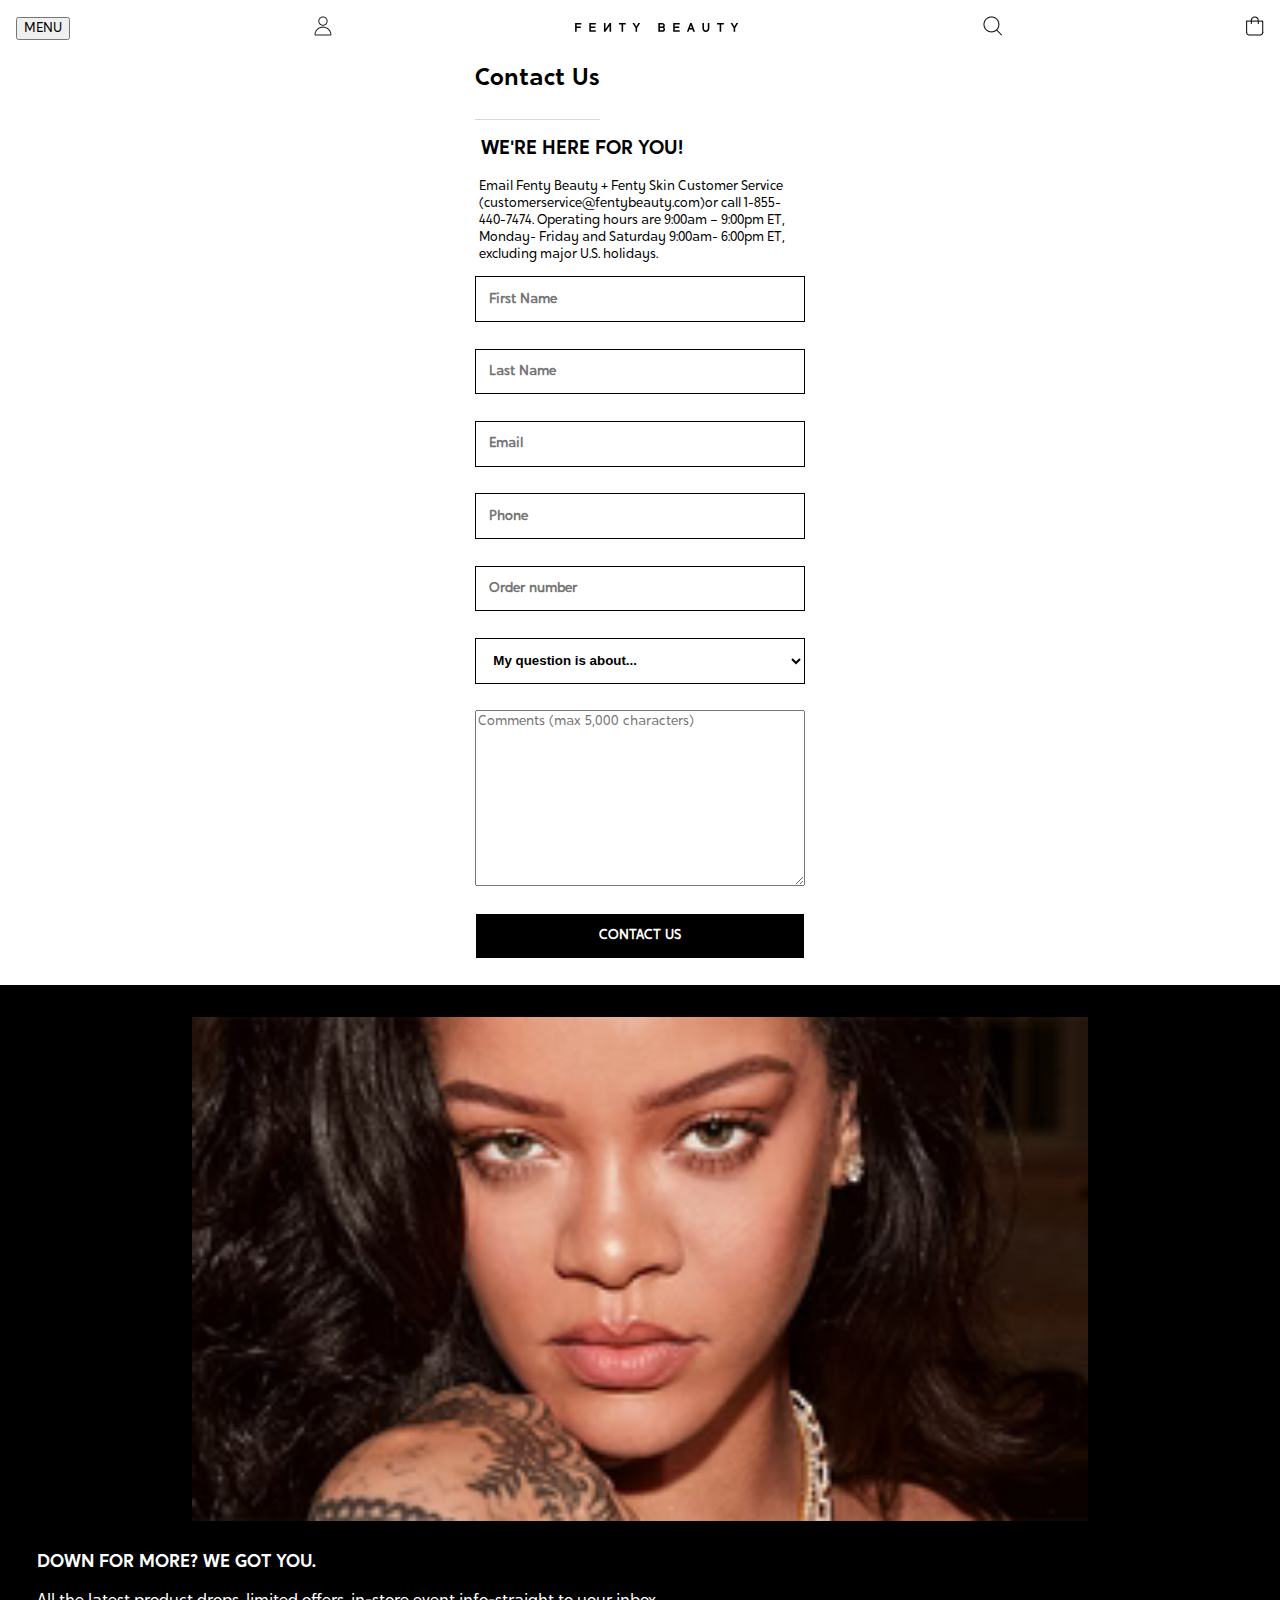
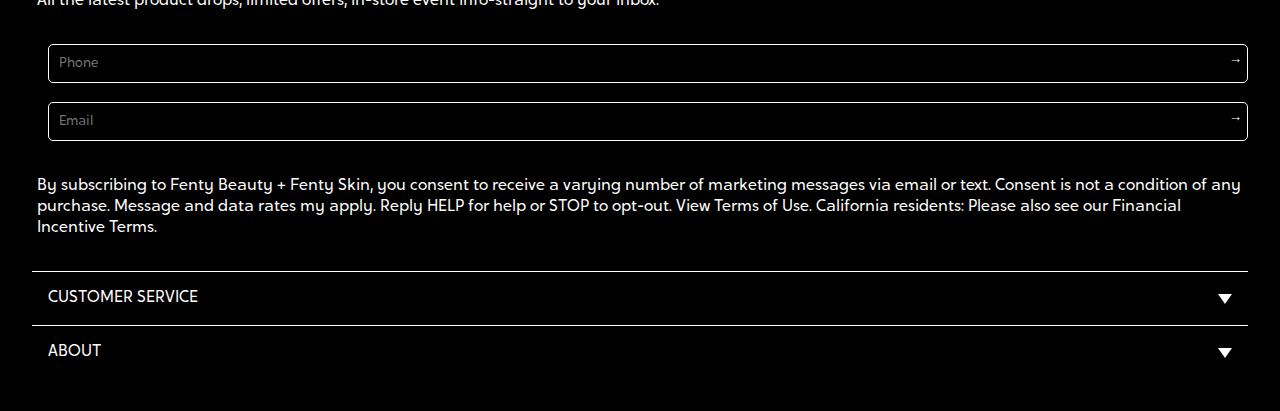
==== contact.html @ a92b544c "Add files via upload" ====
<!DOCTYPE html>
<html lang="en">
<head>
    <meta charset="UTF-8">
    <meta name="viewport" content="width=device-width, initial-scale=1.0">
    
    <title>Contact</title>

    <link href="styles/style-contact.css" rel="stylesheet">
	<link rel="icon" type="image/svg+xml" href="images/favicon.svg">
</head>

<body>
	<h1 class="sr-only">Contact page</h1>
	<header>
		<button aria-hidden="true">MENU</button>
		<nav>
			<button aria-hidden="true">CLOSE</button>
				<ul aria-label="Fenty Beauty menu items">
							<li>
								<details>
								<summary>
									<img src="images/lipgloss-nav.jpg" alt="">
									<p>Green Monday Sale</p>
								</summary>
								<a href=""><span class="sr-only">Our sale</span>Offer Details</a>
								<a href=""><span class="sr-only">Fenty Beauty general</span>Sale</a>
								<a href="">Bestsellers</a>
								</details>
							</li>
							<li>
								<details>
								<summary>
									<img src="images/giftguide-nav.jpg" alt="">
									<p>Gift Guide</p>
								</summary>
								<a href=""><span class="sr-only">All our</span>Gift Guides</a>
								<a href=""><span class="sr-only">Gift guide for</span>Lip & Lip sets</a>
								<a href=""><span class="sr-only">Gift guide for</span>Butta Drop Shimmering</a>
								</details>
							</li>
							<li>
								<details>
								<summary>	
									<img src="images/makeup-nav.jpg" alt="">
									<p>Makeup</p>
								</summary>
								<a href="">Explore Fenty Beauty<span class="sr-only">Makeup</span></a>
								<a href="">Fenty Beauty Gifts</a>
								<a href="">Lip Products</a>
								</details>
							</li> 
							<li>
								<details>
								<summary>
									<img src="images/fbskin-nav.jpg" alt="">
									<p>Skincare</p>
								</summary>
								<a href="">Explore Fenty Skin</a>
								<a href="">Fenty Skin Gifts</a>
								<a href="">Fenty Skin Starters</a>
								</details>
							</li>
				</ul>
		</nav>
		<li><img src="images/profiel-nav.png" alt="Account"></li>
		<li><a href="index.html"><img src="images/fblogo-nav.png" alt="Fenty Beauty logo"></a></li>
		<li><img src="images/zoek-nav.png" alt="Search"></li>
		<li><img src="images/winkelmand-nav.png" alt="Shopping bag"></li>
	</header>
    <main aria-label="Contact us when you need help or have any questions">
		<section>
		<h1>Contact Us</h1>
		<section>
		<article>
			<h2 aria-label="WE'RE HERE FOR YOU!">WE'RE HERE FOR YOU!</h2>
			<p>Email Fenty Beauty + Fenty Skin Customer Service (customerservice@fentybeauty.com)or call 1-855-440-7474. Operating hours are 9:00am – 9:00pm ET, Monday- Friday and Saturday 9:00am- 6:00pm ET, excluding major U.S. holidays. </p>
        </article>
		<article>
			<form action="form-confirmation.html"> <span class="sr-only">Fill in this form to contact our customer services</span>
				<input type="text" name="firstname" id="fname" placeholder="First Name" required> 
				<input type="text" name="lastname" id="lname" placeholder="Last Name" required>
				<input type="text" name="email" id="email" placeholder="Email" required>
				<input type="tel" name="phone" id="phone" placeholder="Phone">
				<input type="text" name="ordernumber" id="ordernumber" placeholder="Order number">
				<select id="question" name="question" placeholder="My question is about..." required> <span class="sr-only">Pick what your question is about</span>
					<option value="My question is about...">My question is about...</option>
					<option value="productinformation">Product Information</option>
					<option value="orderstatus">Order Status</option>
					<option value="myaccount">My account</option>
					<option value="other">Other</option>
				</select>
				<textarea name="Comments (max 5,000 characters)" id="Comments (max 5,000 characters)" cols="30" rows="10" placeholder="Comments (max 5,000 characters)" maxlength="5000"></textarea>
				<input type="submit" value="Contact us">
			</form>
		</article>
		</section>
		</section>
    </main>
	<footer aria-label="DOWN FOR MORE? WE GOT YOU.">
		<img src="images/riri-nav.png" alt="">
		<article>
		<h2 >DOWN FOR MORE? WE GOT YOU.</h2>
		<p>All the latest product drops, limited offers, in-store event info-straight to your inbox.</p>
		<form action="index.html"><span class="sr-only">Apply here for promo subscription in this form</span>
			<input type="text" name="Phone" id="Phone" placeholder="Phone">
			<input type="button" value="→">
			<input type="text" name="Email" id="Email" placeholder="Email">
			<input type="button" value="→">
		</form>
		<p>By subscribing to Fenty Beauty + Fenty Skin, you consent to receive a varying number of marketing messages via email or text. Consent is not a condition of any purchase. Message and data rates my apply. Reply HELP for help or STOP to opt-out. View Terms of Use. California residents: Please also see our Financial Incentive Terms.</p>
		<details>
			<summary>CUSTOMER SERVICE</summary>
				<p>Operating hours are from 9am-9pm EST Monday-Friday and 9am-6pm EST Saturday Reach out today!</p>
				<a href=""><span class="sr-only">E-mail to contact Fenty Beauty</span>customerservice@fentybeauty.com</a>
				<a href=""><span class="sr-only">Phone number to contact</span>1-855-440-7474</a>
				<a href=""><span class="sr-only">Check your</span>Order Status</a>
				<a href="">Shipping Information</a>
				<a href="">Returns</a>
				<a href="">Contact Us</a>
				<a href="">Help & FAQs</a>
				<a href="">My Account</a>
				<a href=""><span class="sr-only">Check your</span>Gift Card Balance</a>
		</details>
		<details>
			<summary>ABOUT</summary>
			<p>Rihanna was inspired to create Fenty Beauty & Fenty Skin after years of experimenting with the best-of-the-best in beauty—and still seeing a void in the industry for products that performed across all skin types and tones.</p>
				<a href="">About Fenty Beauty</a>
				<a href="">About Fenty Skin</a>
				<a href="">Clara Lionel Foundation</a>
				<a href="">Student Discounts</a>
				<a href="">Career</a>
		</details>
		</article>
	</footer>
	<script defer src="scripts/script.js"></script>
</body>
</html>
---- styles/style-contact.css ----
/**************/
/* CSS REMEDY */
/**************/
*, *::after, *::before {
  box-sizing:border-box;  
}

@font-face {
	font-family: 'CrosstenSemiBold';
	src: url('/fonts/CrosstenSemiBold.woff');
}

@font-face {
	font-family: 'CrosstenBook';
	src: url('/fonts/CrosstenBook.woff');
}

/*********************/
/* CUSTOM PROPERTIES */
/*********************/
:root {
	/* startje */
	--color-text: black;
	--color-textW: white;
	--color-background: white;
	--color-footer: black;
	--color-li-button: black; 
	--section-color: rgb(112,105,137);
	--article-color:rgb(243,225,219);
	--kopjes-font: 'CrosstenSemiBold';
	--p-font:'CrosstenBook';
}

/* Hiding class, making content visible only to screen readers but not visually */
/* "sr" meaning "screen-reader" */

.sr-only:not(:focus):not(:active) {
	clip: rect(0 0 0 0); 
	clip-path: inset(50%);
	height: 1px;
	overflow: hidden;
	position: absolute;
	white-space: nowrap; 
	width: 1px;
  }

/****************/
/* JOUW STYLING */
/****************/

body {
	text-align: center;
	margin: 0;
  	padding: 0;
}

h2, h3 {
	font-family: var(--kopjes-font);
}

p, a, button {
	font-family: var(--p-font);
}

summary {
	font-family: var(--p-font);
}

h2, p {
	text-align: start;
	margin-left: .30em;
}

a {
	text-decoration: none;
	color: var(--color-text);
	text-transform: capitalize;
}

header nav ul:nth-of-type(1) {
	display: flex;
	justify-content: space-around;
	align-items: center;
	padding: 0;
}

header {
    background-color:  var(--color-background);
	position: fixed; /* Set the navbar to fixed position */
	top: 0; /* Position the navbar at the top of the page */
	width: 100%; /* Full width */
	display: flex;
	flex-direction: row;
	justify-content: space-between;
	z-index: 1;
	padding: 1em;
	align-items:center;
	list-style-type: none;
}

/* MENU open knop*/

header > button {
	order:-1;
}

/* SLUIT knop */

nav button {
	justify-self:start;
}

/* als menu open is */
nav.toonMenu {
	translate:0% 0%;
  }


nav {
	background-color: var(--color-background);
	padding:1em;
	display:grid;
	align-content:start;
	position:fixed;
	overflow: auto;
	left:0;
	right:0;
	top:0;
	bottom:0;
	translate:-100% 0%;
	transition:translate .3s;
}

nav a {
	background-color: rgb(236,236,236);
	padding: 1em;
}

nav a:hover {
	background-color: rgb(153,153,153);
}

nav summary {
	list-style-type: none;
}

nav ul {
	display: flex;
	flex-direction: column;
}

ul {
	list-style-type: none;
	position:relative;
  	list-style: none;
}

ul li details {
	text-decoration: none;
	display: flex;
	flex-direction: column;
}

main {
	display: flex;
	justify-content: center;
	flex-direction: column;
}

main button {
	text-transform: uppercase;
	font-weight: bold;
}


/* CONTACTPAGINA */

h1 {
	font-family: var(--kopjes-font);
    font-size: x-large;
    position: relative;
    top: 2em;
    border-bottom: 1px solid #d8d8d8;
    margin-bottom: 2em;
    padding-bottom: 1em;
}

/*FORM + H1 */

main section:nth-of-type(1) {
    margin: 0 auto;
    max-width: 330px;
    position: relative;
    display: flex;
    flex-direction: column;
    align-items: flex-start;
}

/*FORM + TEKST*/

main section:nth-of-type(2) {
	width: 100%;
}

/* TEKST */

main article:nth-of-type(1) {
	border: 0;
    margin: 0;
    padding: 0;
    vertical-align: baseline;
	font-size: small
}

/*FORM*/

main article:nth-of-type(2) {
	width: 100%;
}

/*Confirm green*/

main article:nth-of-type(2) p {
	color: green;
}

main form {
	display: flex;
	flex-direction: column;
	color: var(--color-text);
}

main input {
    background-color: var(--color-background);
	color: var(--color-text);
    padding: 1em;
    width: 100%;
    margin-bottom: 2em;
    font-weight: bold;
    border: solid 0.5px;
}

main input[type=submit] {
	background-color: var(--color-li-button);
	color: var(--color-textW);
	margin-top: 2em;
	text-transform: uppercase;
}

main select {
	background-color: var(--color-background);
    color: var(--color-text);
    padding: 1em;
    width: 100%;
    margin-bottom: 2em;
    font-weight: bold;
    border: solid 0.5px;
}


/*FOOTER*/

footer {
	background-color: var(--color-footer);
	color: var(--color-textW);
	padding-top: 2em;
	display: flex;
    justify-content: center;
    flex-direction: column;
    align-items: flex-start;
    margin: auto;
}

footer img {
	align-self: center;
    width: 70%;
}

footer article {
	text-align: start;
	margin: 2em;
	margin-top: 1em;
}

footer h2 {
	font-size: large;
}

footer p {
	margin-bottom: 2em;
}

footer form {
    display: flex;
    flex-direction: column;
    margin-bottom: 0.5em;
    margin-left: 1em;
    align-items: flex-end;
}

footer input[type=text] {
	background-color: var(--color-footer);
    color: var(--color-textW);
    padding: 0.75em;
    width: 100%;
    border: solid 0.5px;
    border-radius: 5px;
}

footer input[type=button] {
	background-color: transparent;
    color: var(--color-textW);
    border: none;
    width: fit-content;
    position: relative;
    top: -2.5em;
}

input, textarea {
	font-family:var(--p-font);
}


footer details {
	padding: 1em;
    border: 0.5px solid;
    border-left: none;
    border-right: none;
	border-bottom: none;
}

footer summary {
	list-style: none;
	list-style-type: '+'; 
	display: flex;
	justify-content: space-between;
	align-items: center;
	color: var(--color-textW);
	cursor: pointer;
}
  
footer summary::after {
	content: '';
	width: 0; 
	height: 0; 
	border-top: 10px solid var(--color-textW);
	border-inline: 7px solid transparent;
	transition: 0.2s;
  }
  
  
  details[open] > summary::after {
	transform: rotate(-180deg);
}

footer details a {
	text-decoration: underline;
	color: var(--color-textW);
	display: flex;
	flex-direction: column;
	margin-top: 1em;
}

/*****************/
/* CONTACTPAGINA */
/*****************/
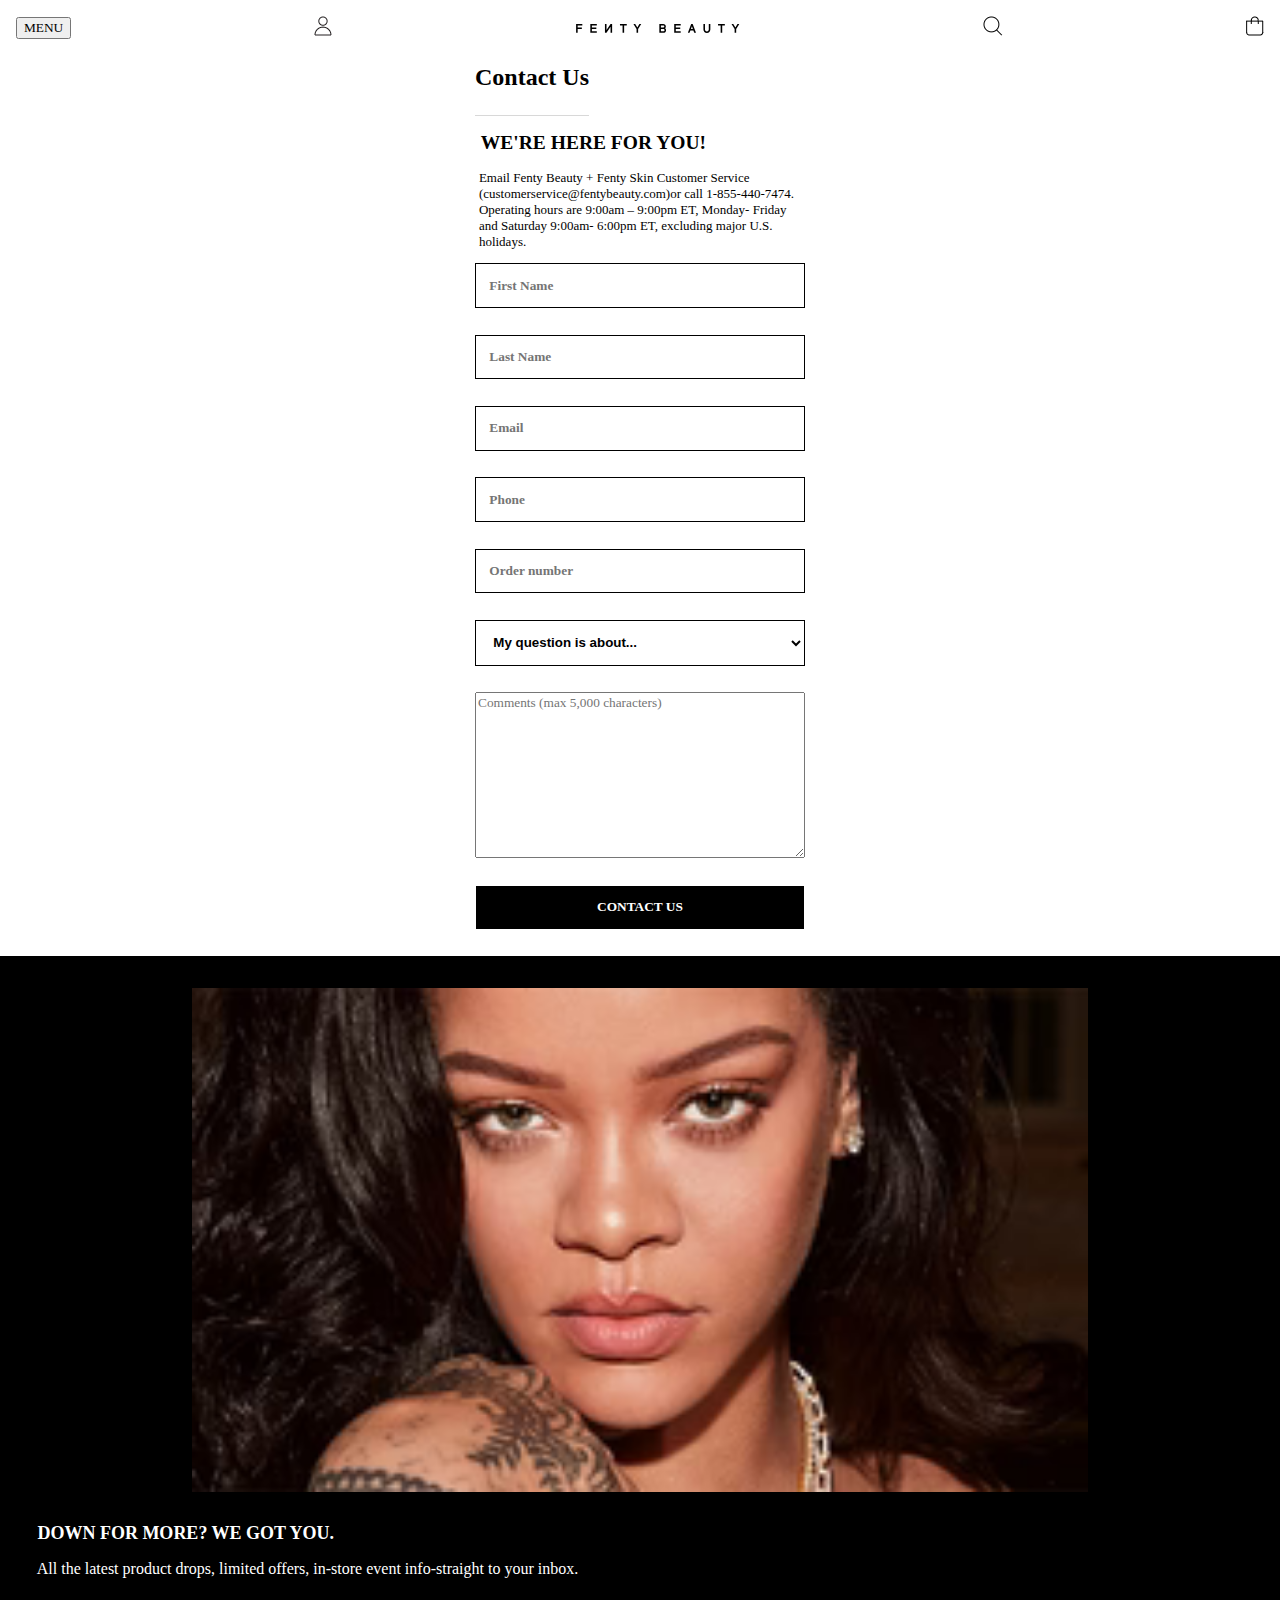
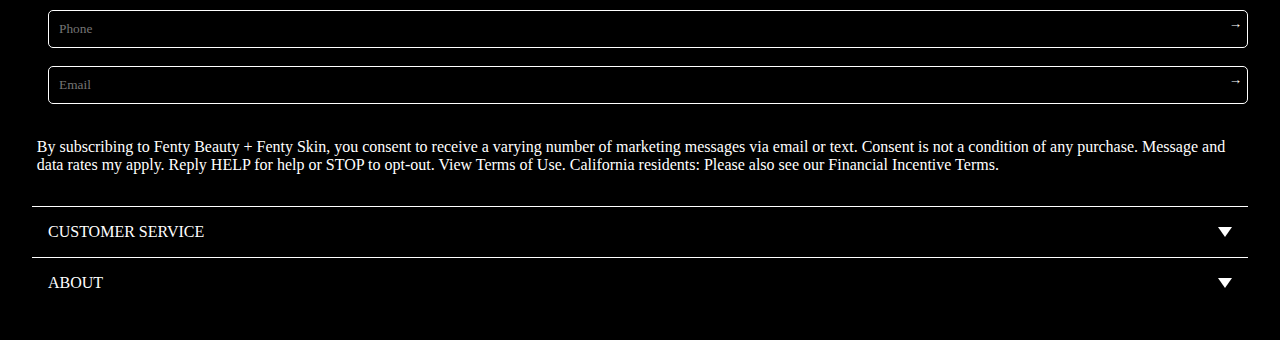
==== commit 2443f354: "Add files via upload" ====
--- a/contact.html
+++ b/contact.html
@@ -117,7 +117,7 @@
 				<a href=""><span class="sr-only">Check your</span>Order Status</a>
 				<a href="">Shipping Information</a>
 				<a href="">Returns</a>
-				<a href="">Contact Us</a>
+				<a href="contact.html">Contact Us</a>
 				<a href="">Help & FAQs</a>
 				<a href="">My Account</a>
 				<a href=""><span class="sr-only">Check your</span>Gift Card Balance</a>
--- a/styles/style-contact.css
+++ b/styles/style-contact.css
@@ -7,12 +7,12 @@
 
 @font-face {
 	font-family: 'CrosstenSemiBold';
-	src: url('/fonts/CrosstenSemiBold.woff');
+	src: url('./fonts/CrosstenSemiBold.woff') format('woff');
 }
 
 @font-face {
 	font-family: 'CrosstenBook';
-	src: url('/fonts/CrosstenBook.woff');
+	src: url('./fonts/CrosstenBook.woff') format('woff');
 }
 
 /*********************/
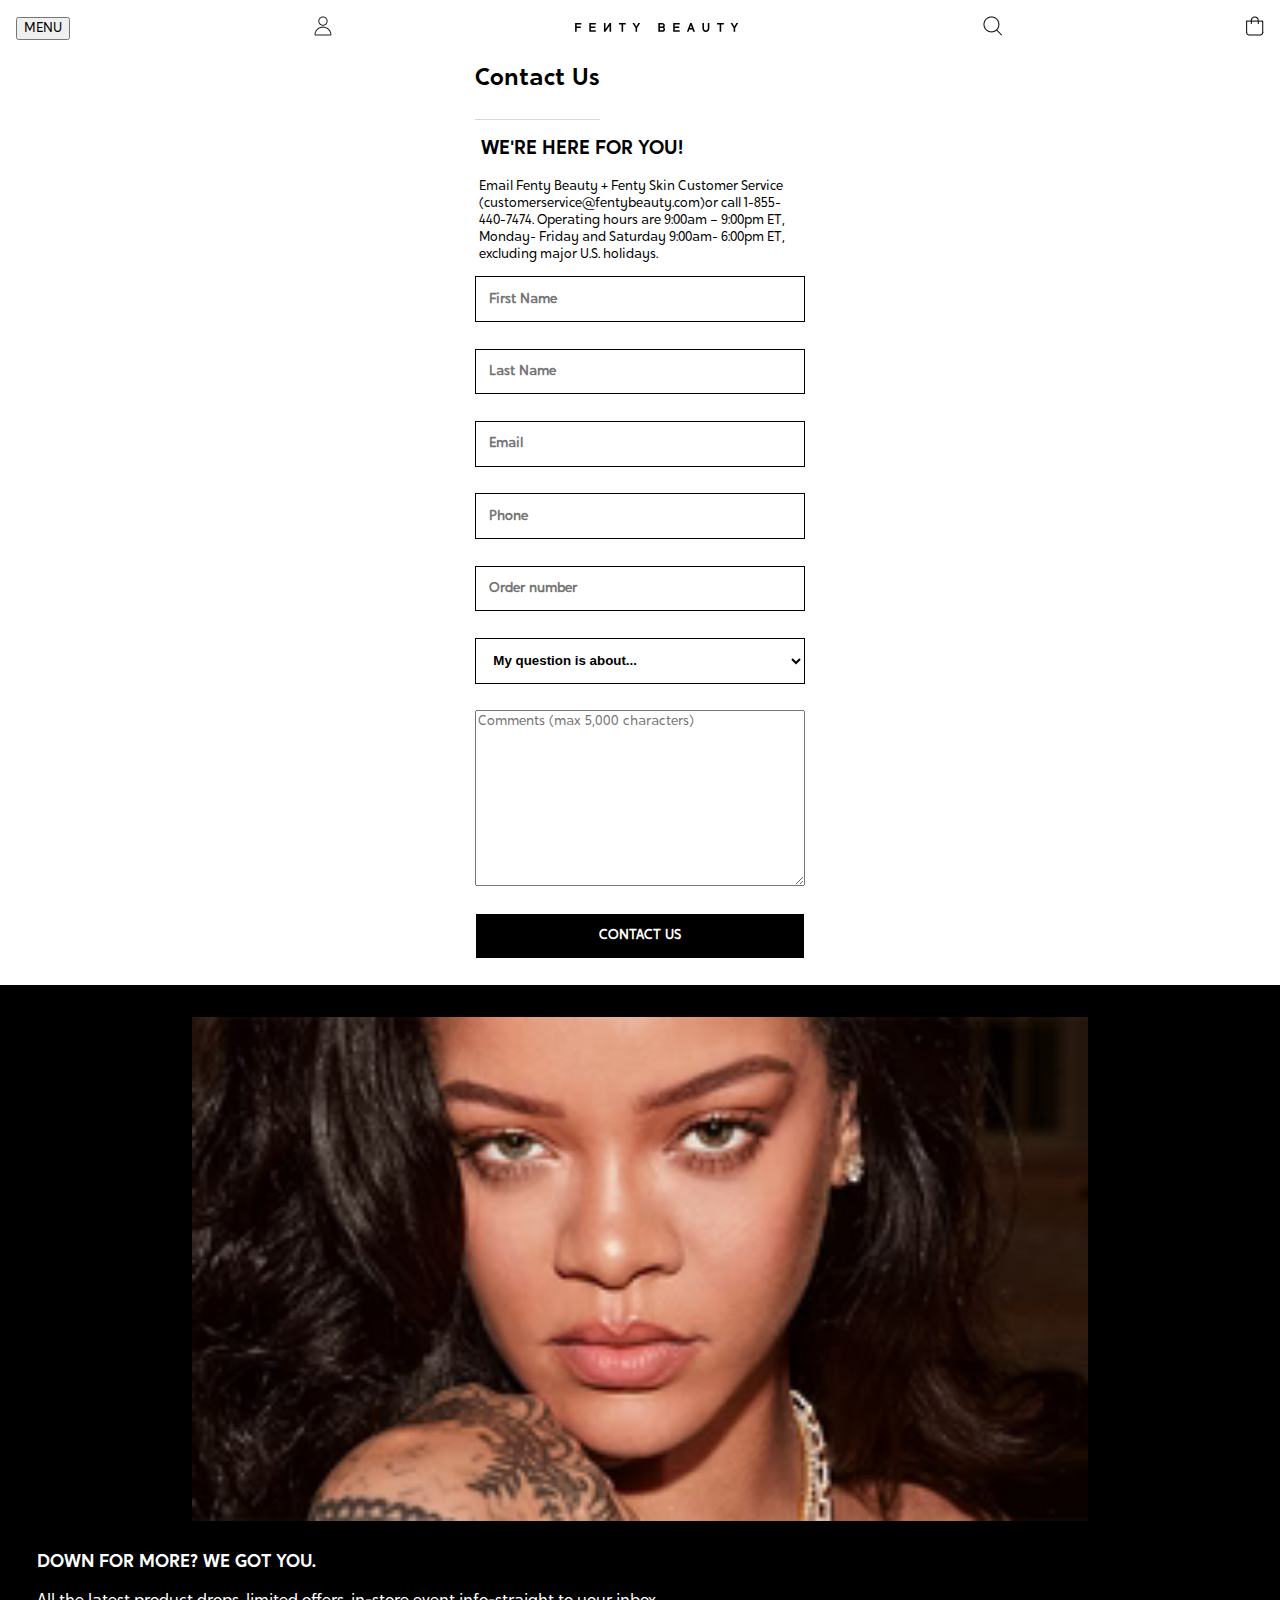
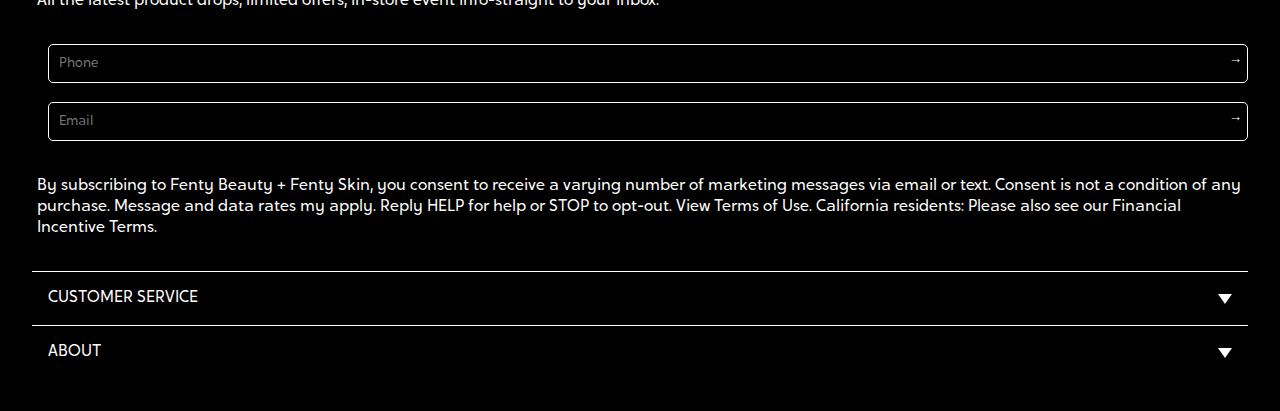
==== commit c3d9838a: "Add files via upload" ====
--- a/contact.html
+++ b/contact.html
@@ -6,7 +6,7 @@
     
     <title>Contact</title>
 
-    <link href="styles/style-contact.css" rel="stylesheet">
+    <link href="./styles/style-contact.css" rel="stylesheet">
 	<link rel="icon" type="image/svg+xml" href="images/favicon.svg">
 </head>
 
--- a/styles/style-contact.css
+++ b/styles/style-contact.css
@@ -7,12 +7,12 @@
 
 @font-face {
 	font-family: 'CrosstenSemiBold';
-	src: url('./fonts/CrosstenSemiBold.woff') format('woff');
+	src: url('../fonts/CrosstenSemiBold.woff') format('woff');
 }
 
 @font-face {
 	font-family: 'CrosstenBook';
-	src: url('./fonts/CrosstenBook.woff') format('woff');
+	src: url('../fonts/CrosstenBook.woff') format('woff');
 }
 
 /*********************/
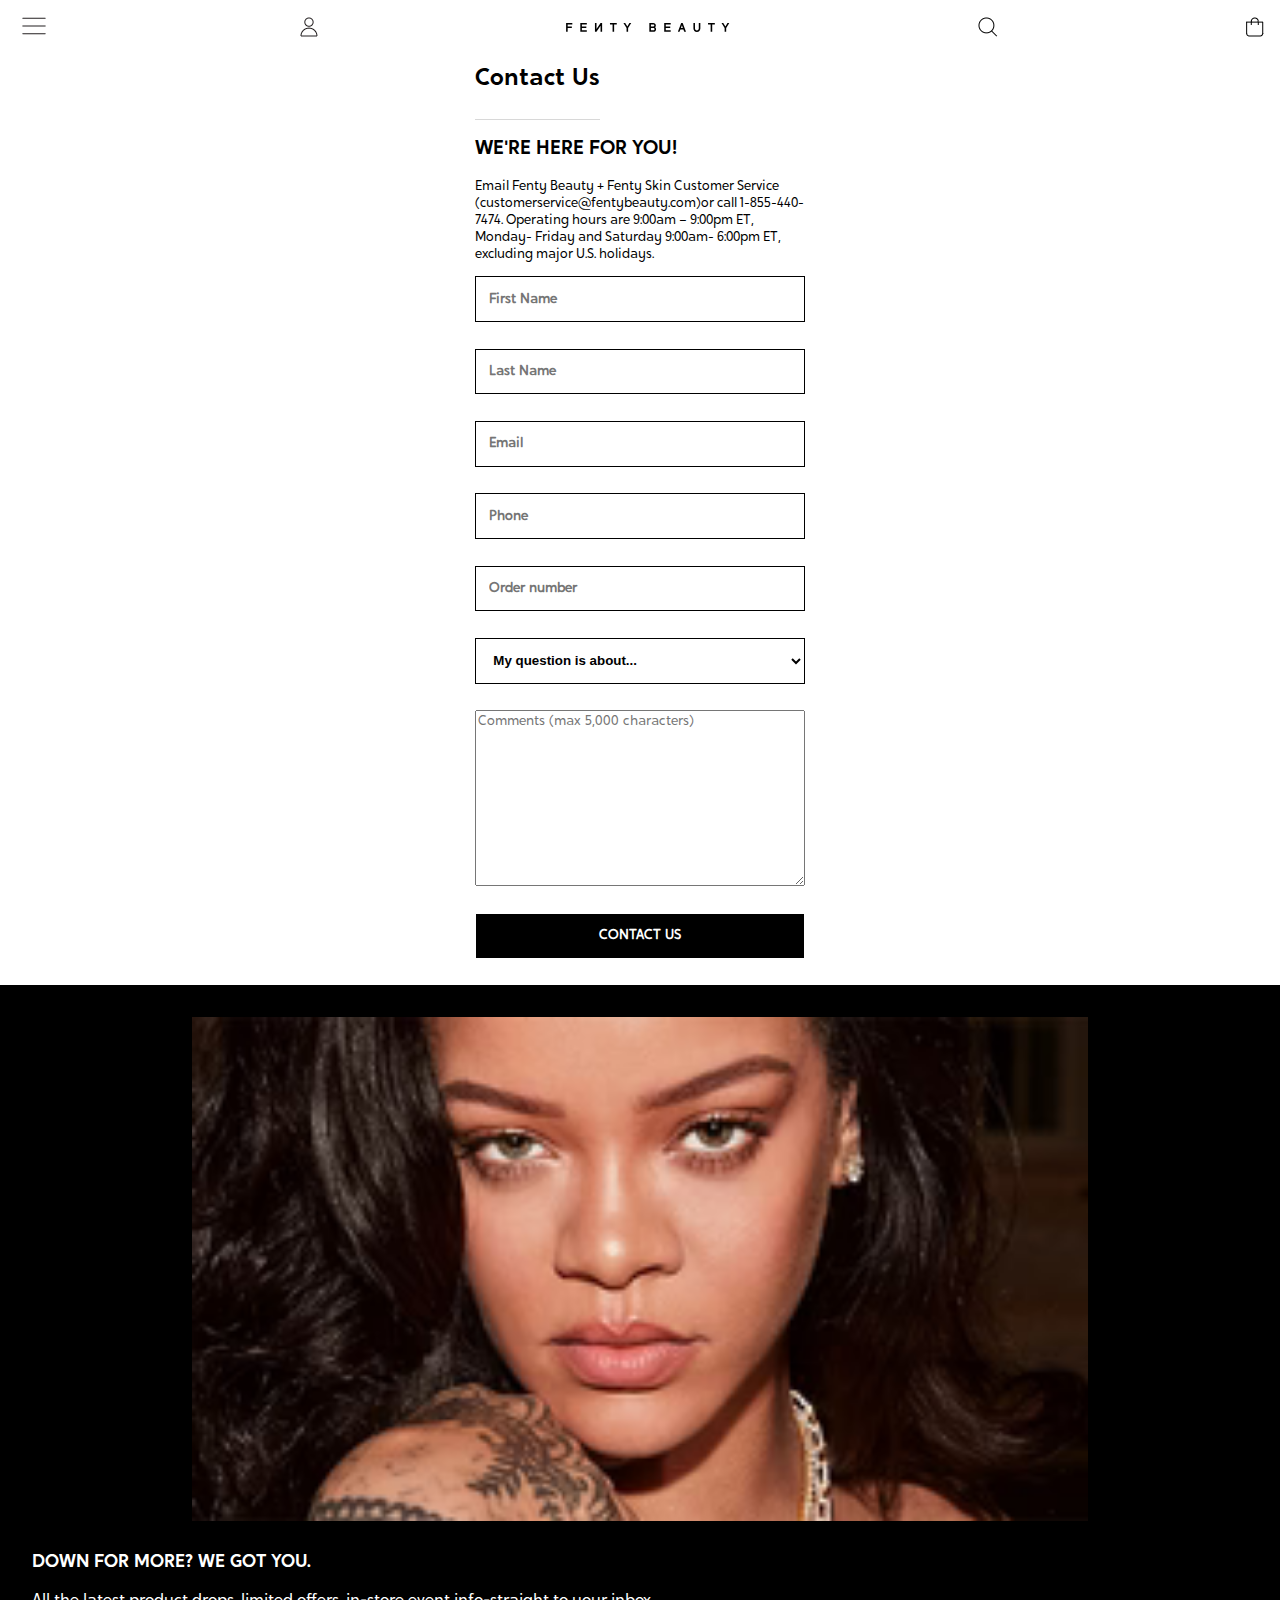
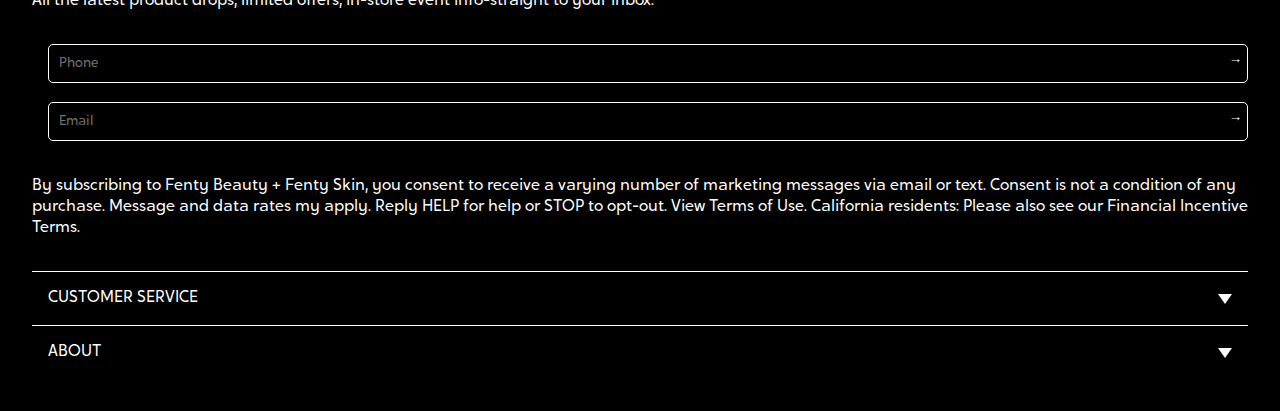
==== commit 31c961a3: "Add files via upload" ====
--- a/contact.html
+++ b/contact.html
@@ -13,17 +13,17 @@
 <body>
 	<h1 class="sr-only">Contact page</h1>
 	<header>
-		<button aria-hidden="true">MENU</button>
+		<button aria-hidden="true"><img src="./images/hamburger-nav.png" alt="Open menu"></button>
 		<nav>
 			<button aria-hidden="true">CLOSE</button>
 				<ul aria-label="Fenty Beauty menu items">
 							<li>
-								<details>
+								<details open>
 								<summary>
 									<img src="images/lipgloss-nav.jpg" alt="">
 									<p>Green Monday Sale</p>
 								</summary>
-								<a href=""><span class="sr-only">Our sale</span>Offer Details</a>
+							    <a href=""><span class="sr-only">Our sale</span>Offer Details</a>
 								<a href=""><span class="sr-only">Fenty Beauty general</span>Sale</a>
 								<a href="">Bestsellers</a>
 								</details>
@@ -83,14 +83,14 @@
 				<input type="text" name="email" id="email" placeholder="Email" required>
 				<input type="tel" name="phone" id="phone" placeholder="Phone">
 				<input type="text" name="ordernumber" id="ordernumber" placeholder="Order number">
-				<select id="question" name="question" placeholder="My question is about..." required> <span class="sr-only">Pick what your question is about</span>
+				<select id="question" name="question" placeholder="My question is about..." required><span class="sr-only">Pick what your question is about</span>
 					<option value="My question is about...">My question is about...</option>
 					<option value="productinformation">Product Information</option>
 					<option value="orderstatus">Order Status</option>
 					<option value="myaccount">My account</option>
 					<option value="other">Other</option>
 				</select>
-				<textarea name="Comments (max 5,000 characters)" id="Comments (max 5,000 characters)" cols="30" rows="10" placeholder="Comments (max 5,000 characters)" maxlength="5000"></textarea>
+				<textarea name="Comments (max 5,000 characters)" id="Comments (max 5,000 characters)" cols="30" rows="10" placeholder="Comments (max 5,000 characters)" maxlength="5000" required></textarea>
 				<input type="submit" value="Contact us">
 			</form>
 		</article>
--- a/styles/style-contact.css
+++ b/styles/style-contact.css
@@ -66,22 +66,30 @@
 	font-family: var(--p-font);
 }
 
+
 h2, p {
 	text-align: start;
-	margin-left: .30em;
 }
 
 a {
 	text-decoration: none;
 	color: var(--color-text);
-	text-transform: capitalize;
+	cursor: pointer;
+}
+
+button {
+	text-transform: uppercase;
+	cursor: pointer;
 }
 
 header nav ul:nth-of-type(1) {
-	display: flex;
-	justify-content: space-around;
-	align-items: center;
-	padding: 0;
+    padding: 0;
+	list-style: none;
+}
+
+header nav ul:nth-of-type(1) li {
+	padding: 1em;
+    border-top: 0.75px solid;
 }
 
 header {
@@ -101,13 +109,18 @@
 /* MENU open knop*/
 
 header > button {
-	order:-1;
+	order: -1;
+    background: none;
+    border: none;
+	background-image: url();
 }
 
 /* SLUIT knop */
 
 nav button {
 	justify-self:start;
+    background: none;
+    border: none;
 }
 
 /* als menu open is */
@@ -134,6 +147,7 @@
 nav a {
 	background-color: rgb(236,236,236);
 	padding: 1em;
+	text-align: start;
 }
 
 nav a:hover {
@@ -141,7 +155,15 @@
 }
 
 nav summary {
-	list-style-type: none;
+	display: flex;
+    gap: 2em;
+    align-items: center;
+    margin-bottom: 0.5em;
+	cursor: pointer;
+}
+
+nav summary img {
+	width: 40%;
 }
 
 nav ul {
@@ -149,14 +171,8 @@
 	flex-direction: column;
 }
 
-ul {
-	list-style-type: none;
-	position:relative;
-  	list-style: none;
-}
-
-ul li details {
-	text-decoration: none;
+
+nav ul li details {
 	display: flex;
 	flex-direction: column;
 }
@@ -171,6 +187,7 @@
 	text-transform: uppercase;
 	font-weight: bold;
 }
+
 
 
 /* CONTACTPAGINA */
